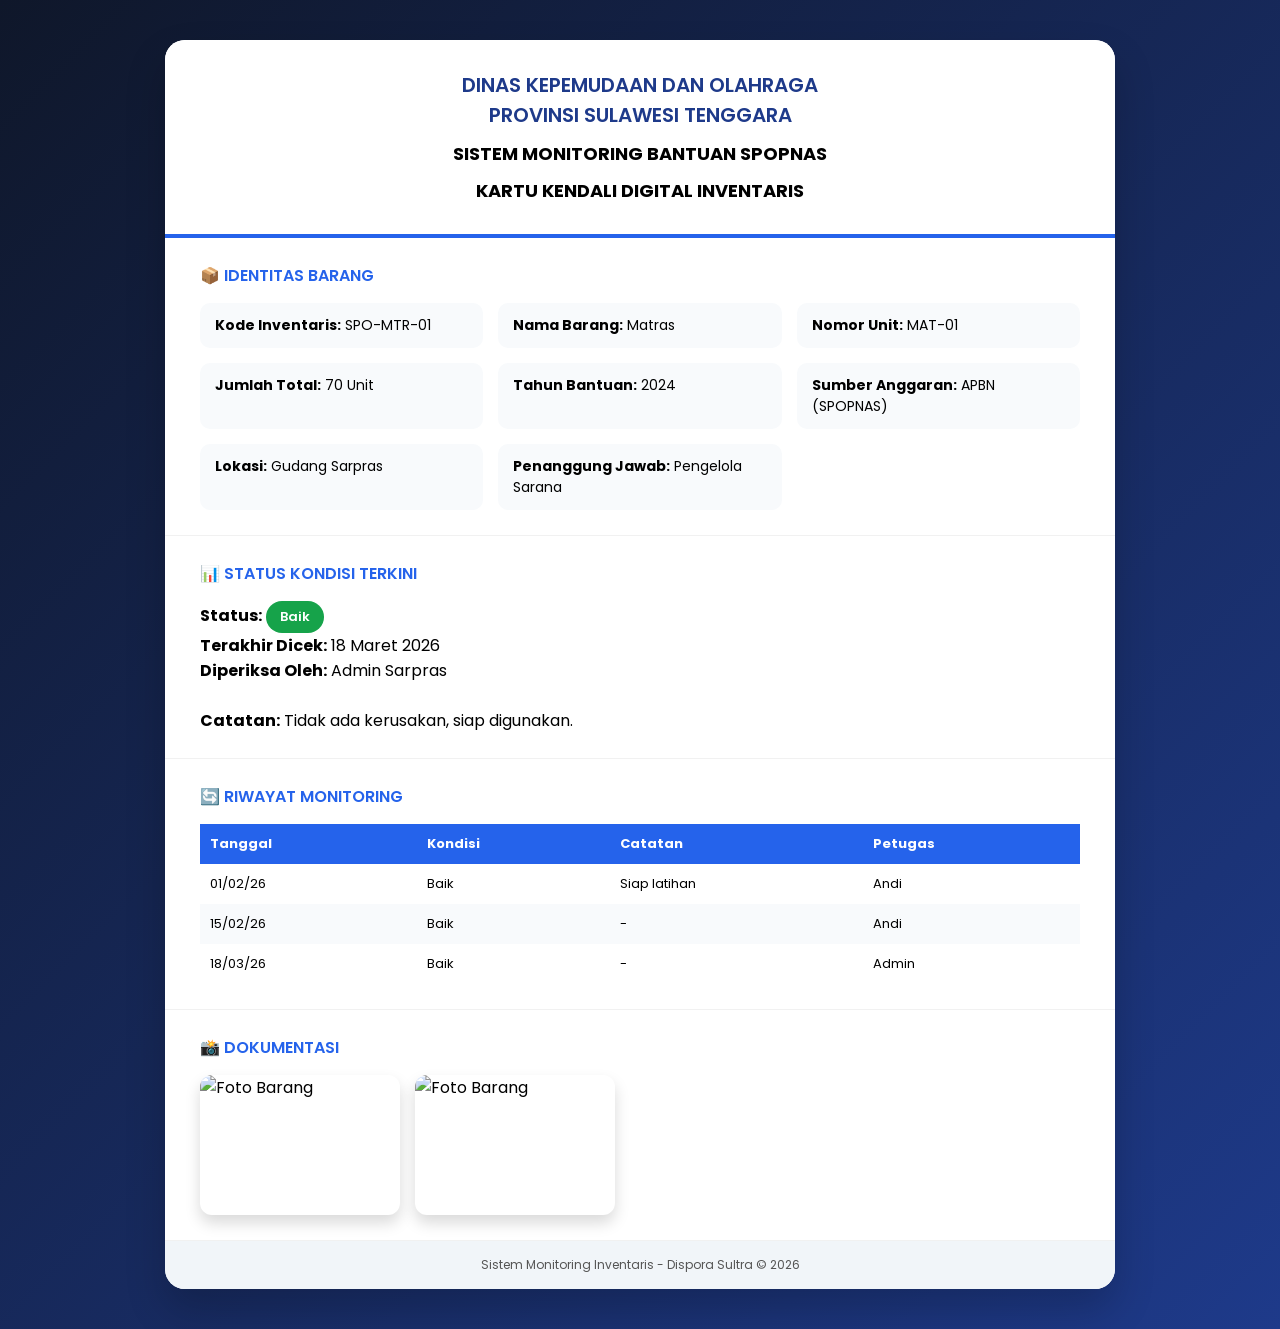
==== index.html @ 4108c40c "Initial commit - first commit prototype kartu digital SPOPNAS" ====
<!DOCTYPE html>
<html lang="id">
<head>
<meta charset="UTF-8">
<meta name="viewport" content="width=device-width, initial-scale=1.0">
<title>Kartu Kendali Digital - SPOPNAS</title>
<link href="https://fonts.googleapis.com/css2?family=Poppins:wght@300;400;500;600;700&display=swap" rel="stylesheet">

<style>
* {
    margin: 0;
    padding: 0;
    box-sizing: border-box;
    font-family: 'Poppins', sans-serif;
}

body {
    background: linear-gradient(135deg, #0f172a, #1e3a8a);
    padding: 40px 20px;
    display: flex;
    justify-content: center;
}

.container {
    width: 100%;
    max-width: 950px;
    background: #ffffff;
    border-radius: 20px;
    box-shadow: 0 20px 40px rgba(0,0,0,0.2);
    overflow: hidden;
    animation: fadeIn 0.8s ease-in-out;
}

header {
    text-align: center;
    padding: 30px;
    background: #ffffff;
}

header h1 {
    font-size: 20px;
    font-weight: 600;
    color: #1e3a8a;
}

header h2 {
    font-size: 18px;
    margin-top: 10px;
    font-weight: 700;
}

.divider {
    height: 4px;
    background: #2563eb;
}

.section {
    padding: 25px 35px;
    border-bottom: 1px solid #f1f1f1;
}

.section h3 {
    margin-bottom: 15px;
    font-size: 16px;
    font-weight: 600;
    color: #2563eb;
}

.grid {
    display: grid;
    grid-template-columns: repeat(auto-fit, minmax(250px, 1fr));
    gap: 15px;
}

.item {
    background: #f8fafc;
    padding: 12px 15px;
    border-radius: 10px;
    font-size: 14px;
}

.status-badge {
    display: inline-block;
    padding: 6px 14px;
    border-radius: 20px;
    font-size: 13px;
    font-weight: 600;
    color: white;
}

.status-baik {
    background: #16a34a;
}

.status-rusak {
    background: #dc2626;
}

.status-perbaikan {
    background: #f59e0b;
}

.table {
    width: 100%;
    border-collapse: collapse;
    font-size: 13px;
}

.table th, .table td {
    padding: 10px;
    text-align: left;
}

.table th {
    background: #2563eb;
    color: white;
}

.table tr:nth-child(even) {
    background: #f8fafc;
}

.photos {
    display: flex;
    gap: 15px;
    flex-wrap: wrap;
}

.photos img {
    width: 200px;
    height: 140px;
    object-fit: cover;
    border-radius: 12px;
    box-shadow: 0 8px 15px rgba(0,0,0,0.15);
    transition: 0.3s;
}

.photos img:hover {
    transform: scale(1.05);
}

footer {
    text-align: center;
    padding: 15px;
    font-size: 12px;
    background: #f1f5f9;
    color: #555;
}

@keyframes fadeIn {
    from {opacity:0; transform: translateY(20px);}
    to {opacity:1; transform: translateY(0);}
}
</style>
</head>

<body>

<div class="container">
    <header>
        <h1>DINAS KEPEMUDAAN DAN OLAHRAGA</h1>
        <h1>PROVINSI SULAWESI TENGGARA</h1>
        <h2>SISTEM MONITORING BANTUAN SPOPNAS</h2>
        <h2>KARTU KENDALI DIGITAL INVENTARIS</h2>
    </header>
    <div class="divider"></div>

    <!-- BAGIAN 1 -->
    <div class="section">
        <h3>📦 IDENTITAS BARANG</h3>
        <div class="grid">
            <div class="item"><strong>Kode Inventaris:</strong> SPO-MTR-01</div>
            <div class="item"><strong>Nama Barang:</strong> Matras</div>
            <div class="item"><strong>Nomor Unit:</strong> MAT-01</div>
            <div class="item"><strong>Jumlah Total:</strong> 70 Unit</div>
            <div class="item"><strong>Tahun Bantuan:</strong> 2024</div>
            <div class="item"><strong>Sumber Anggaran:</strong> APBN (SPOPNAS)</div>
            <div class="item"><strong>Lokasi:</strong> Gudang Sarpras</div>
            <div class="item"><strong>Penanggung Jawab:</strong> Pengelola Sarana</div>
        </div>
    </div>

    <!-- BAGIAN 2 -->
    <div class="section">
        <h3>📊 STATUS KONDISI TERKINI</h3>
        <p>
            <strong>Status:</strong>
            <span id="statusBadge" class="status-badge">Baik</span>
        </p>
        <p><strong>Terakhir Dicek:</strong> 18 Maret 2026</p>
        <p><strong>Diperiksa Oleh:</strong> Admin Sarpras</p>
        <br>
        <p><strong>Catatan:</strong> Tidak ada kerusakan, siap digunakan.</p>
    </div>

    <!-- BAGIAN 3 -->
    <div class="section">
        <h3>🔄 RIWAYAT MONITORING</h3>
        <table class="table">
            <thead>
                <tr>
                    <th>Tanggal</th>
                    <th>Kondisi</th>
                    <th>Catatan</th>
                    <th>Petugas</th>
                </tr>
            </thead>
            <tbody>
                <tr>
                    <td>01/02/26</td>
                    <td>Baik</td>
                    <td>Siap latihan</td>
                    <td>Andi</td>
                </tr>
                <tr>
                    <td>15/02/26</td>
                    <td>Baik</td>
                    <td>-</td>
                    <td>Andi</td>
                </tr>
                <tr>
                    <td>18/03/26</td>
                    <td>Baik</td>
                    <td>-</td>
                    <td>Admin</td>
                </tr>
            </tbody>
        </table>
    </div>

    <!-- BAGIAN 4 -->
    <div class="section">
        <h3>📸 DOKUMENTASI</h3>
        <div class="photos">
            <img src="https://images.unsplash.com/photo-1599058917212-d750089bc07e" alt="Foto Barang">
            <img src="https://images.unsplash.com/photo-1583454110551-21f2fa2afe61" alt="Foto Barang">
        </div>
    </div>

    <footer>
        Sistem Monitoring Inventaris - Dispora Sultra © 2026
    </footer>
</div>

<script>
// STATUS DINAMIS
const status = "Baik"; // Ganti jadi: Rusak / Perbaikan jika ingin tes

const badge = document.getElementById("statusBadge");
badge.textContent = status;

if(status === "Baik"){
    badge.classList.add("status-baik");
}
else if(status === "Rusak"){
    badge.classList.add("status-rusak");
}
else {
    badge.classList.add("status-perbaikan");
}
</script>

</body>
</html>
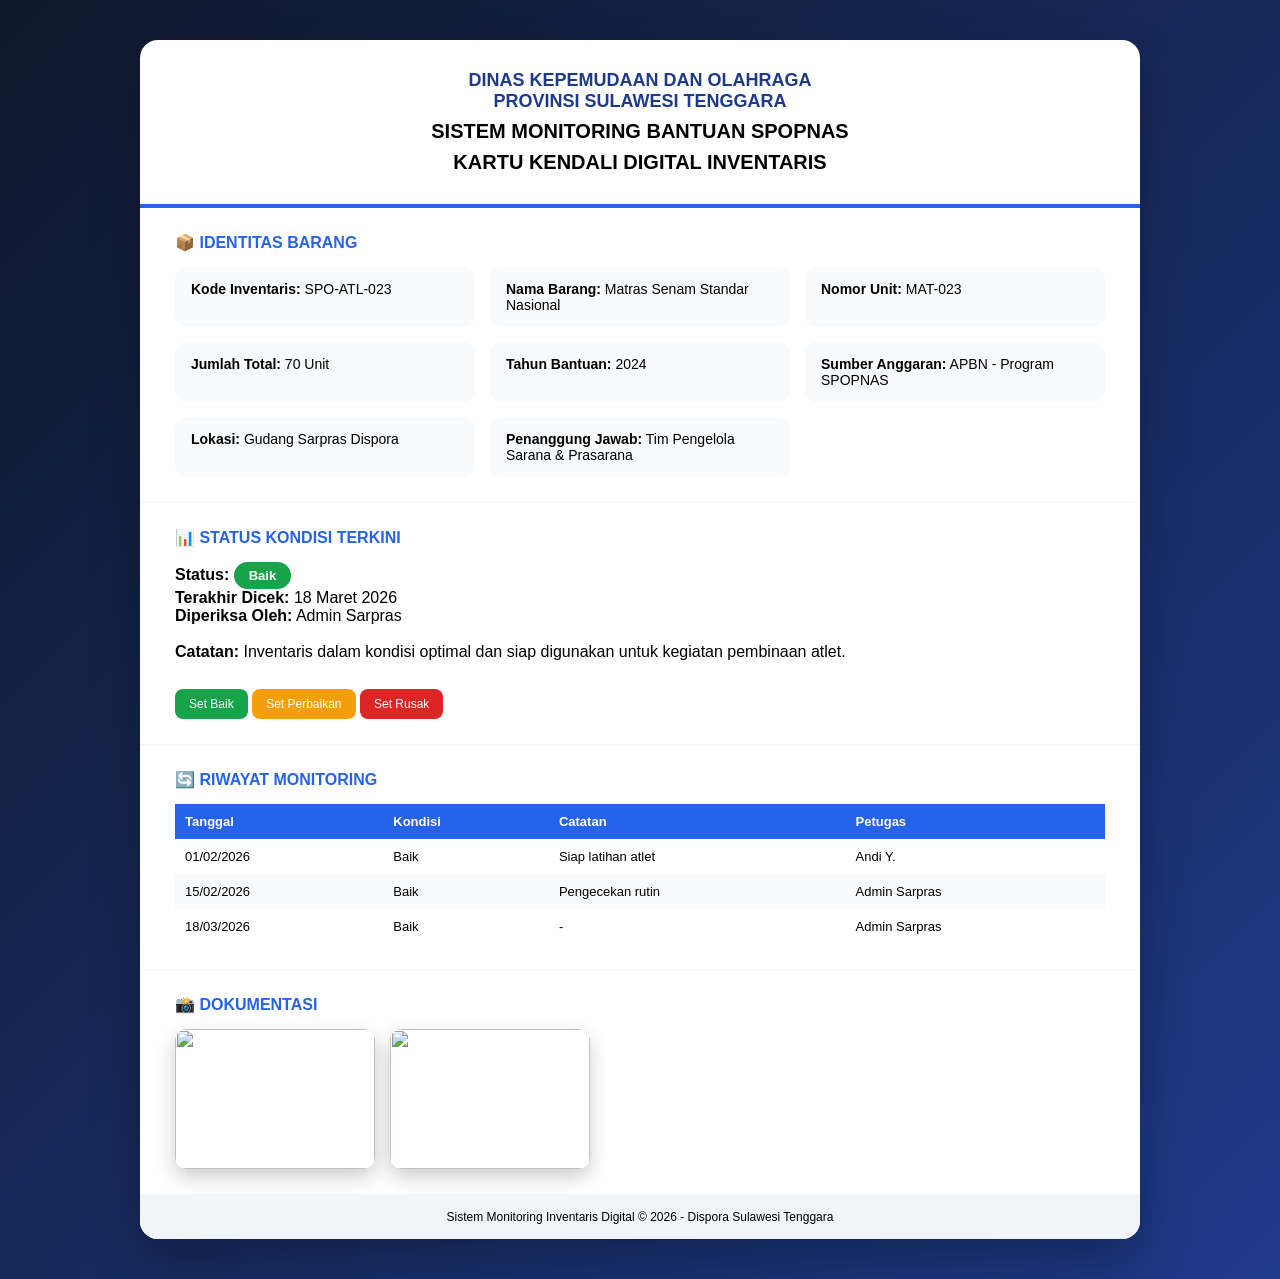
==== commit c6abf771: "update index" ====
--- a/index.html
+++ b/index.html
@@ -3,153 +3,157 @@
 <head>
 <meta charset="UTF-8">
 <meta name="viewport" content="width=device-width, initial-scale=1.0">
-<title>Kartu Kendali Digital - SPOPNAS</title>
-<link href="https://fonts.googleapis.com/css2?family=Poppins:wght@300;400;500;600;700&display=swap" rel="stylesheet">
+<title>Sistem Monitoring SPOPNAS</title>
+
+<link href="https://fonts.googleapis.com/css2?family=Inter:wght@400;500;600;700&display=swap" rel="stylesheet">
 
 <style>
-* {
-    margin: 0;
-    padding: 0;
-    box-sizing: border-box;
-    font-family: 'Poppins', sans-serif;
-}
-
-body {
-    background: linear-gradient(135deg, #0f172a, #1e3a8a);
-    padding: 40px 20px;
-    display: flex;
-    justify-content: center;
-}
-
-.container {
-    width: 100%;
-    max-width: 950px;
-    background: #ffffff;
-    border-radius: 20px;
-    box-shadow: 0 20px 40px rgba(0,0,0,0.2);
-    overflow: hidden;
-    animation: fadeIn 0.8s ease-in-out;
-}
-
-header {
-    text-align: center;
-    padding: 30px;
-    background: #ffffff;
-}
-
-header h1 {
-    font-size: 20px;
-    font-weight: 600;
-    color: #1e3a8a;
-}
-
-header h2 {
-    font-size: 18px;
-    margin-top: 10px;
-    font-weight: 700;
-}
-
-.divider {
-    height: 4px;
-    background: #2563eb;
-}
-
-.section {
-    padding: 25px 35px;
-    border-bottom: 1px solid #f1f1f1;
-}
-
-.section h3 {
-    margin-bottom: 15px;
-    font-size: 16px;
-    font-weight: 600;
-    color: #2563eb;
-}
-
-.grid {
-    display: grid;
-    grid-template-columns: repeat(auto-fit, minmax(250px, 1fr));
-    gap: 15px;
-}
-
-.item {
-    background: #f8fafc;
-    padding: 12px 15px;
-    border-radius: 10px;
-    font-size: 14px;
-}
-
-.status-badge {
-    display: inline-block;
-    padding: 6px 14px;
-    border-radius: 20px;
-    font-size: 13px;
-    font-weight: 600;
-    color: white;
-}
-
-.status-baik {
-    background: #16a34a;
-}
-
-.status-rusak {
-    background: #dc2626;
-}
-
-.status-perbaikan {
-    background: #f59e0b;
-}
-
-.table {
-    width: 100%;
-    border-collapse: collapse;
-    font-size: 13px;
-}
-
-.table th, .table td {
-    padding: 10px;
-    text-align: left;
-}
-
-.table th {
-    background: #2563eb;
-    color: white;
-}
-
-.table tr:nth-child(even) {
-    background: #f8fafc;
-}
-
-.photos {
-    display: flex;
-    gap: 15px;
-    flex-wrap: wrap;
-}
-
-.photos img {
-    width: 200px;
-    height: 140px;
-    object-fit: cover;
-    border-radius: 12px;
-    box-shadow: 0 8px 15px rgba(0,0,0,0.15);
-    transition: 0.3s;
-}
-
-.photos img:hover {
-    transform: scale(1.05);
-}
-
-footer {
-    text-align: center;
-    padding: 15px;
-    font-size: 12px;
-    background: #f1f5f9;
-    color: #555;
-}
-
-@keyframes fadeIn {
-    from {opacity:0; transform: translateY(20px);}
-    to {opacity:1; transform: translateY(0);}
+*{
+    margin:0;
+    padding:0;
+    box-sizing:border-box;
+    font-family:'Inter',sans-serif;
+}
+
+body{
+    background:linear-gradient(135deg,#0f172a,#1e3a8a);
+    padding:40px 15px;
+    display:flex;
+    justify-content:center;
+}
+
+.container{
+    width:100%;
+    max-width:1000px;
+    background:white;
+    border-radius:18px;
+    box-shadow:0 25px 50px rgba(0,0,0,0.25);
+    overflow:hidden;
+    animation:fadeIn .7s ease;
+}
+
+header{
+    padding:30px;
+    text-align:center;
+}
+
+header h1{
+    font-size:18px;
+    font-weight:600;
+    color:#1e3a8a;
+}
+
+header h2{
+    font-size:20px;
+    margin-top:8px;
+    font-weight:700;
+}
+
+.divider{
+    height:4px;
+    background:#2563eb;
+}
+
+.section{
+    padding:25px 35px;
+    border-bottom:1px solid #f1f5f9;
+}
+
+.section h3{
+    font-size:16px;
+    margin-bottom:15px;
+    color:#2563eb;
+}
+
+.grid{
+    display:grid;
+    grid-template-columns:repeat(auto-fit,minmax(250px,1fr));
+    gap:15px;
+}
+
+.card{
+    background:#f8fafc;
+    padding:14px 16px;
+    border-radius:12px;
+    font-size:14px;
+}
+
+.badge{
+    display:inline-block;
+    padding:6px 15px;
+    border-radius:20px;
+    font-size:13px;
+    font-weight:600;
+    color:white;
+}
+
+.baik{background:#16a34a;}
+.rusak{background:#dc2626;}
+.perbaikan{background:#f59e0b;}
+
+button{
+    margin-top:10px;
+    padding:8px 14px;
+    border:none;
+    border-radius:8px;
+    cursor:pointer;
+    font-size:12px;
+    font-weight:500;
+}
+
+.btn-baik{background:#16a34a;color:white;}
+.btn-rusak{background:#dc2626;color:white;}
+.btn-perbaikan{background:#f59e0b;color:white;}
+
+table{
+    width:100%;
+    border-collapse:collapse;
+    font-size:13px;
+}
+
+th,td{
+    padding:10px;
+    text-align:left;
+}
+
+th{
+    background:#2563eb;
+    color:white;
+}
+
+tr:nth-child(even){
+    background:#f8fafc;
+}
+
+.photos{
+    display:flex;
+    gap:15px;
+    flex-wrap:wrap;
+}
+
+.photos img{
+    width:200px;
+    height:140px;
+    object-fit:cover;
+    border-radius:12px;
+    box-shadow:0 8px 20px rgba(0,0,0,0.2);
+    transition:.3s;
+}
+
+.photos img:hover{
+    transform:scale(1.05);
+}
+
+footer{
+    text-align:center;
+    padding:15px;
+    font-size:12px;
+    background:#f1f5f9;
+}
+
+@keyframes fadeIn{
+    from{opacity:0;transform:translateY(15px);}
+    to{opacity:1;transform:translateY(0);}
 }
 </style>
 </head>
@@ -157,106 +161,134 @@
 <body>
 
 <div class="container">
-    <header>
+
+<header>
+    <div><link rel="stylesheet" href="https://www.kemenpora.go.id/assets/img/logo-tagline.png"></div>
+    <div>
         <h1>DINAS KEPEMUDAAN DAN OLAHRAGA</h1>
-        <h1>PROVINSI SULAWESI TENGGARA</h1>
-        <h2>SISTEM MONITORING BANTUAN SPOPNAS</h2>
-        <h2>KARTU KENDALI DIGITAL INVENTARIS</h2>
-    </header>
-    <div class="divider"></div>
-
-    <!-- BAGIAN 1 -->
-    <div class="section">
-        <h3>📦 IDENTITAS BARANG</h3>
-        <div class="grid">
-            <div class="item"><strong>Kode Inventaris:</strong> SPO-MTR-01</div>
-            <div class="item"><strong>Nama Barang:</strong> Matras</div>
-            <div class="item"><strong>Nomor Unit:</strong> MAT-01</div>
-            <div class="item"><strong>Jumlah Total:</strong> 70 Unit</div>
-            <div class="item"><strong>Tahun Bantuan:</strong> 2024</div>
-            <div class="item"><strong>Sumber Anggaran:</strong> APBN (SPOPNAS)</div>
-            <div class="item"><strong>Lokasi:</strong> Gudang Sarpras</div>
-            <div class="item"><strong>Penanggung Jawab:</strong> Pengelola Sarana</div>
-        </div>
+    <h1>PROVINSI SULAWESI TENGGARA</h1>
+    <h2>SISTEM MONITORING BANTUAN SPOPNAS</h2>
+    <h2>KARTU KENDALI DIGITAL INVENTARIS</h2>
     </div>
-
-    <!-- BAGIAN 2 -->
-    <div class="section">
-        <h3>📊 STATUS KONDISI TERKINI</h3>
-        <p>
-            <strong>Status:</strong>
-            <span id="statusBadge" class="status-badge">Baik</span>
-        </p>
-        <p><strong>Terakhir Dicek:</strong> 18 Maret 2026</p>
-        <p><strong>Diperiksa Oleh:</strong> Admin Sarpras</p>
-        <br>
-        <p><strong>Catatan:</strong> Tidak ada kerusakan, siap digunakan.</p>
-    </div>
-
-    <!-- BAGIAN 3 -->
-    <div class="section">
-        <h3>🔄 RIWAYAT MONITORING</h3>
-        <table class="table">
-            <thead>
-                <tr>
-                    <th>Tanggal</th>
-                    <th>Kondisi</th>
-                    <th>Catatan</th>
-                    <th>Petugas</th>
-                </tr>
-            </thead>
-            <tbody>
-                <tr>
-                    <td>01/02/26</td>
-                    <td>Baik</td>
-                    <td>Siap latihan</td>
-                    <td>Andi</td>
-                </tr>
-                <tr>
-                    <td>15/02/26</td>
-                    <td>Baik</td>
-                    <td>-</td>
-                    <td>Andi</td>
-                </tr>
-                <tr>
-                    <td>18/03/26</td>
-                    <td>Baik</td>
-                    <td>-</td>
-                    <td>Admin</td>
-                </tr>
-            </tbody>
-        </table>
-    </div>
-
-    <!-- BAGIAN 4 -->
-    <div class="section">
-        <h3>📸 DOKUMENTASI</h3>
-        <div class="photos">
-            <img src="https://images.unsplash.com/photo-1599058917212-d750089bc07e" alt="Foto Barang">
-            <img src="https://images.unsplash.com/photo-1583454110551-21f2fa2afe61" alt="Foto Barang">
-        </div>
-    </div>
-
-    <footer>
-        Sistem Monitoring Inventaris - Dispora Sultra © 2026
-    </footer>
+    
+</header>
+
+<div class="divider"></div>
+
+<!-- IDENTITAS -->
+<div class="section">
+<h3>📦 IDENTITAS BARANG</h3>
+<div class="grid">
+<div class="card"><b>Kode Inventaris:</b> SPO-ATL-023</div>
+<div class="card"><b>Nama Barang:</b> Matras Senam Standar Nasional</div>
+<div class="card"><b>Nomor Unit:</b> MAT-023</div>
+<div class="card"><b>Jumlah Total:</b> 70 Unit</div>
+<div class="card"><b>Tahun Bantuan:</b> 2024</div>
+<div class="card"><b>Sumber Anggaran:</b> APBN - Program SPOPNAS</div>
+<div class="card"><b>Lokasi:</b> Gudang Sarpras Dispora</div>
+<div class="card"><b>Penanggung Jawab:</b> Tim Pengelola Sarana & Prasarana</div>
+</div>
+</div>
+
+<!-- STATUS -->
+<div class="section">
+<h3>📊 STATUS KONDISI TERKINI</h3>
+<p><b>Status:</b> <span id="status" class="badge baik">Baik</span></p>
+<p><b>Terakhir Dicek:</b> <span id="tanggal">18 Maret 2026</span></p>
+<p><b>Diperiksa Oleh:</b> Admin Sarpras</p>
+<br>
+<p><b>Catatan:</b> Inventaris dalam kondisi optimal dan siap digunakan untuk kegiatan pembinaan atlet.</p>
+
+<br>
+<button class="btn-baik" onclick="ubahStatus('Baik')">Set Baik</button>
+<button class="btn-perbaikan" onclick="ubahStatus('Perbaikan')">Set Perbaikan</button>
+<button class="btn-rusak" onclick="ubahStatus('Rusak')">Set Rusak</button>
+
+</div>
+
+<!-- RIWAYAT -->
+<div class="section">
+<h3>🔄 RIWAYAT MONITORING</h3>
+<table>
+<thead>
+<tr>
+<th>Tanggal</th>
+<th>Kondisi</th>
+<th>Catatan</th>
+<th>Petugas</th>
+</tr>
+</thead>
+<tbody id="riwayat">
+<tr>
+<td>01/02/2026</td>
+<td>Baik</td>
+<td>Siap latihan atlet</td>
+<td>Andi Y.</td>
+</tr>
+<tr>
+<td>15/02/2026</td>
+<td>Baik</td>
+<td>Pengecekan rutin</td>
+<td>Admin Sarpras</td>
+</tr>
+<tr>
+<td>18/03/2026</td>
+<td>Baik</td>
+<td>-</td>
+<td>Admin Sarpras</td>
+</tr>
+</tbody>
+</table>
+</div>
+
+<!-- FOTO -->
+<div class="section">
+<h3>📸 DOKUMENTASI</h3>
+<div class="photos">
+<img src="https://images.unsplash.com/photo-1599058917212-d750089bc07e">
+<img src="https://images.unsplash.com/photo-1583454110551-21f2fa2afe61">
+</div>
+</div>
+
+<footer>
+Sistem Monitoring Inventaris Digital © 2026 - Dispora Sulawesi Tenggara
+</footer>
+
 </div>
 
 <script>
-// STATUS DINAMIS
-const status = "Baik"; // Ganti jadi: Rusak / Perbaikan jika ingin tes
-
-const badge = document.getElementById("statusBadge");
-badge.textContent = status;
-
-if(status === "Baik"){
-    badge.classList.add("status-baik");
-}
-else if(status === "Rusak"){
-    badge.classList.add("status-rusak");
-}
-else {
-    badge.classList.add("status-perbaikan");
+function ubahStatus(statusBaru){
+
+let badge=document.getElementById("status");
+let tanggal=document.getElementById("tanggal");
+let riwayat=document.getElementById("riwayat");
+
+badge.className="badge";
+
+if(statusBaru==="Baik"){
+badge.classList.add("baik");
+}
+else if(statusBaru==="Rusak"){
+badge.classList.add("rusak");
+}
+else{
+badge.classList.add("perbaikan");
+}
+
+badge.innerText=statusBaru;
+
+let today=new Date().toLocaleDateString("id-ID");
+tanggal.innerText=today;
+
+let row=document.createElement("tr");
+row.innerHTML=`
+<td>${today}</td>
+<td>${statusBaru}</td>
+<td>Update status oleh sistem</td>
+<td>Admin</td>
+`;
+
+riwayat.appendChild(row);
 }
 </script>
 
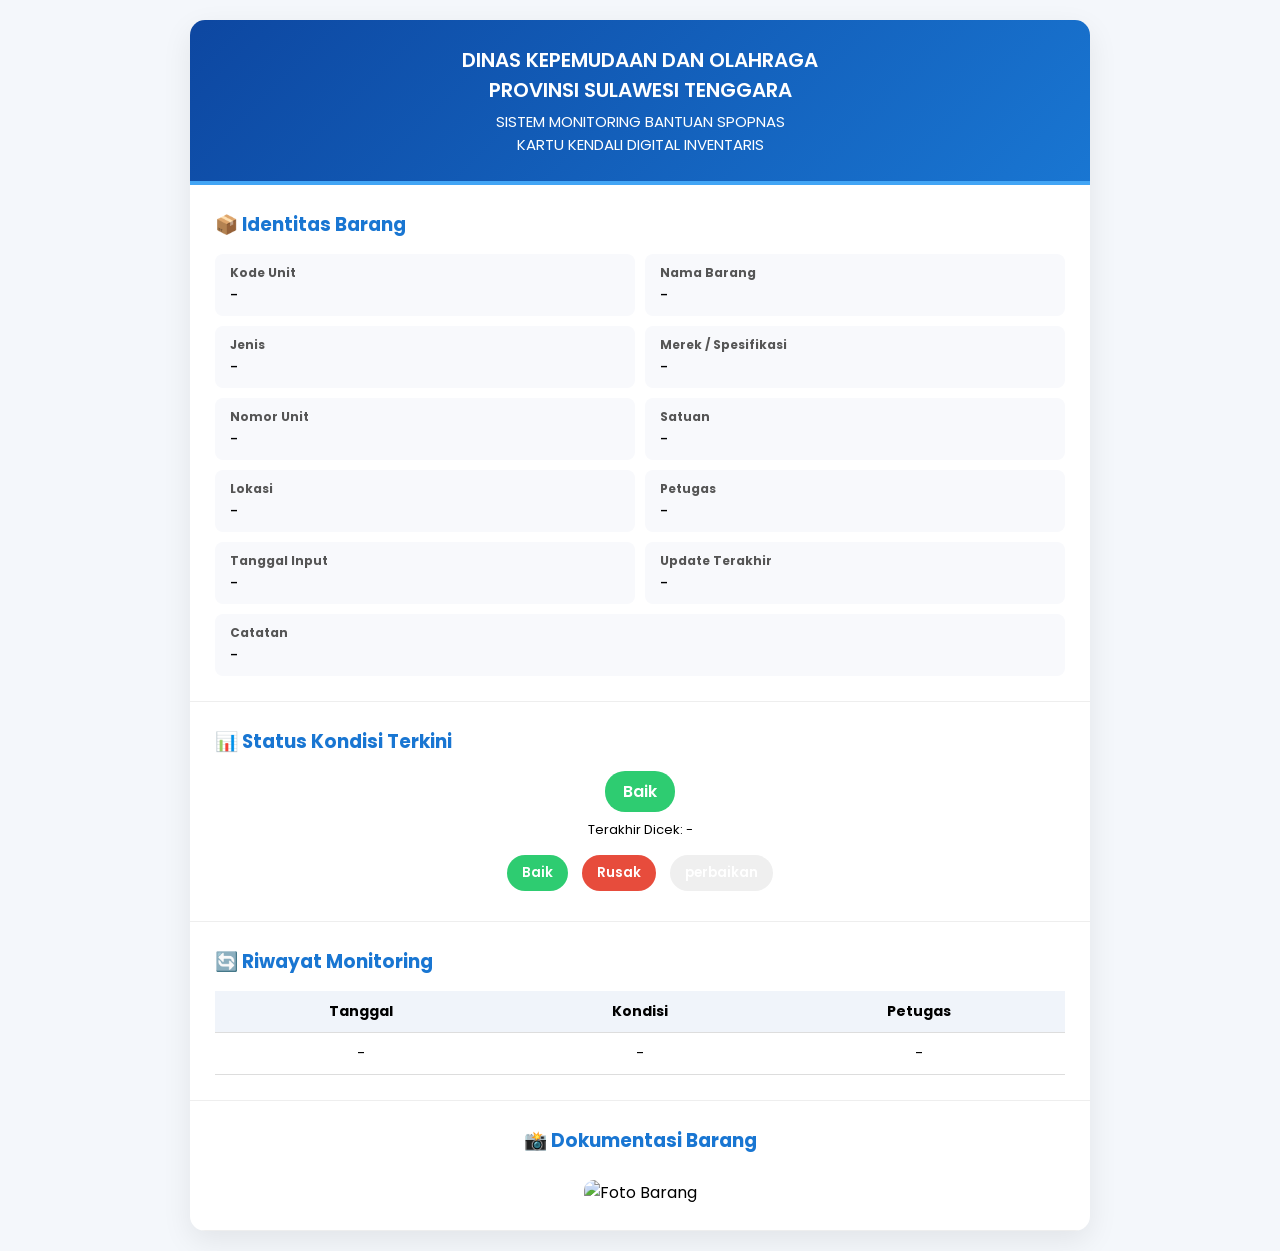
==== commit de529d74: "update spreadsheet api" ====
--- a/index.html
+++ b/index.html
@@ -1,296 +1,190 @@
 <!DOCTYPE html>
 <html lang="id">
 <head>
+
 <meta charset="UTF-8">
 <meta name="viewport" content="width=device-width, initial-scale=1.0">
-<title>Sistem Monitoring SPOPNAS</title>
 
-<link href="https://fonts.googleapis.com/css2?family=Inter:wght@400;500;600;700&display=swap" rel="stylesheet">
+<title>Kartu Kendali Digital SPOPNAS</title>
 
-<style>
-*{
-    margin:0;
-    padding:0;
-    box-sizing:border-box;
-    font-family:'Inter',sans-serif;
-}
+<link href="https://fonts.googleapis.com/css2?family=Poppins:wght@300;400;600;700&display=swap" rel="stylesheet">
+<link rel="stylesheet" href="style.css">
 
-body{
-    background:linear-gradient(135deg,#0f172a,#1e3a8a);
-    padding:40px 15px;
-    display:flex;
-    justify-content:center;
-}
-
-.container{
-    width:100%;
-    max-width:1000px;
-    background:white;
-    border-radius:18px;
-    box-shadow:0 25px 50px rgba(0,0,0,0.25);
-    overflow:hidden;
-    animation:fadeIn .7s ease;
-}
-
-header{
-    padding:30px;
-    text-align:center;
-}
-
-header h1{
-    font-size:18px;
-    font-weight:600;
-    color:#1e3a8a;
-}
-
-header h2{
-    font-size:20px;
-    margin-top:8px;
-    font-weight:700;
-}
-
-.divider{
-    height:4px;
-    background:#2563eb;
-}
-
-.section{
-    padding:25px 35px;
-    border-bottom:1px solid #f1f5f9;
-}
-
-.section h3{
-    font-size:16px;
-    margin-bottom:15px;
-    color:#2563eb;
-}
-
-.grid{
-    display:grid;
-    grid-template-columns:repeat(auto-fit,minmax(250px,1fr));
-    gap:15px;
-}
-
-.card{
-    background:#f8fafc;
-    padding:14px 16px;
-    border-radius:12px;
-    font-size:14px;
-}
-
-.badge{
-    display:inline-block;
-    padding:6px 15px;
-    border-radius:20px;
-    font-size:13px;
-    font-weight:600;
-    color:white;
-}
-
-.baik{background:#16a34a;}
-.rusak{background:#dc2626;}
-.perbaikan{background:#f59e0b;}
-
-button{
-    margin-top:10px;
-    padding:8px 14px;
-    border:none;
-    border-radius:8px;
-    cursor:pointer;
-    font-size:12px;
-    font-weight:500;
-}
-
-.btn-baik{background:#16a34a;color:white;}
-.btn-rusak{background:#dc2626;color:white;}
-.btn-perbaikan{background:#f59e0b;color:white;}
-
-table{
-    width:100%;
-    border-collapse:collapse;
-    font-size:13px;
-}
-
-th,td{
-    padding:10px;
-    text-align:left;
-}
-
-th{
-    background:#2563eb;
-    color:white;
-}
-
-tr:nth-child(even){
-    background:#f8fafc;
-}
-
-.photos{
-    display:flex;
-    gap:15px;
-    flex-wrap:wrap;
-}
-
-.photos img{
-    width:200px;
-    height:140px;
-    object-fit:cover;
-    border-radius:12px;
-    box-shadow:0 8px 20px rgba(0,0,0,0.2);
-    transition:.3s;
-}
-
-.photos img:hover{
-    transform:scale(1.05);
-}
-
-footer{
-    text-align:center;
-    padding:15px;
-    font-size:12px;
-    background:#f1f5f9;
-}
-
-@keyframes fadeIn{
-    from{opacity:0;transform:translateY(15px);}
-    to{opacity:1;transform:translateY(0);}
-}
-</style>
 </head>
 
 <body>
 
 <div class="container">
 
-<header>
-    <div><link rel="stylesheet" href="https://www.kemenpora.go.id/assets/img/logo-tagline.png"></div>
-    <div>
-        <h1>DINAS KEPEMUDAAN DAN OLAHRAGA</h1>
-    <h1>PROVINSI SULAWESI TENGGARA</h1>
-    <h2>SISTEM MONITORING BANTUAN SPOPNAS</h2>
-    <h2>KARTU KENDALI DIGITAL INVENTARIS</h2>
-    </div>
-    
+<!-- HEADER -->
+<header class="header">
+
+<h1>
+DINAS KEPEMUDAAN DAN OLAHRAGA<br>
+PROVINSI SULAWESI TENGGARA
+</h1>
+
+<h2>
+SISTEM MONITORING BANTUAN SPOPNAS<br>
+KARTU KENDALI DIGITAL INVENTARIS
+</h2>
+
 </header>
 
-<div class="divider"></div>
+<div class="blue-line"></div>
 
-<!-- IDENTITAS -->
-<div class="section">
-<h3>📦 IDENTITAS BARANG</h3>
-<div class="grid">
-<div class="card"><b>Kode Inventaris:</b> SPO-ATL-023</div>
-<div class="card"><b>Nama Barang:</b> Matras Senam Standar Nasional</div>
-<div class="card"><b>Nomor Unit:</b> MAT-023</div>
-<div class="card"><b>Jumlah Total:</b> 70 Unit</div>
-<div class="card"><b>Tahun Bantuan:</b> 2024</div>
-<div class="card"><b>Sumber Anggaran:</b> APBN - Program SPOPNAS</div>
-<div class="card"><b>Lokasi:</b> Gudang Sarpras Dispora</div>
-<div class="card"><b>Penanggung Jawab:</b> Tim Pengelola Sarana & Prasarana</div>
-</div>
+
+<!-- IDENTITAS BARANG -->
+<section class="section">
+
+<h3>📦 Identitas Barang</h3>
+
+<div class="info-grid">
+
+<div class="info-item">
+<strong>Kode Unit</strong>
+<span id="kodeUnit">-</span>
 </div>
 
-<!-- STATUS -->
-<div class="section">
-<h3>📊 STATUS KONDISI TERKINI</h3>
-<p><b>Status:</b> <span id="status" class="badge baik">Baik</span></p>
-<p><b>Terakhir Dicek:</b> <span id="tanggal">18 Maret 2026</span></p>
-<p><b>Diperiksa Oleh:</b> Admin Sarpras</p>
-<br>
-<p><b>Catatan:</b> Inventaris dalam kondisi optimal dan siap digunakan untuk kegiatan pembinaan atlet.</p>
+<div class="info-item">
+<strong>Nama Barang</strong>
+<span id="namaBarang">-</span>
+</div>
 
-<br>
-<button class="btn-baik" onclick="ubahStatus('Baik')">Set Baik</button>
-<button class="btn-perbaikan" onclick="ubahStatus('Perbaikan')">Set Perbaikan</button>
-<button class="btn-rusak" onclick="ubahStatus('Rusak')">Set Rusak</button>
+<div class="info-item">
+<strong>Jenis</strong>
+<span id="jenisBarang">-</span>
+</div>
+
+<div class="info-item">
+<strong>Merek / Spesifikasi</strong>
+<span id="merekBarang">-</span>
+</div>
+
+<div class="info-item">
+<strong>Nomor Unit</strong>
+<span id="nomorUnit">-</span>
+</div>
+
+<div class="info-item">
+<strong>Satuan</strong>
+<span id="satuan">-</span>
+</div>
+
+<div class="info-item">
+<strong>Lokasi</strong>
+<span id="lokasi">-</span>
+</div>
+
+<div class="info-item">
+<strong>Petugas</strong>
+<span id="petugas">-</span>
+</div>
+
+<div class="info-item">
+<strong>Tanggal Input</strong>
+<span id="tanggalInput">-</span>
+</div>
+
+<div class="info-item">
+<strong>Update Terakhir</strong>
+<span id="updateTerakhir">-</span>
+</div>
+
+<div class="info-item full">
+<strong>Catatan</strong>
+<span id="catatan">-</span>
+</div>
 
 </div>
 
+</section>
+
+
+<!-- STATUS KONDISI -->
+<section class="section">
+
+<h3>📊 Status Kondisi Terkini</h3>
+
+<div class="status-box">
+
+<span id="statusBadge" class="status-badge baik">
+Baik
+</span>
+
+<p class="status-date">
+Terakhir Dicek:
+<span id="tanggalCek">-</span>
+</p>
+
+</div>
+
+<div class="status-buttons">
+
+<button class="btn-baik" id="btnBaik" onclick="ubahStatus('Baik')">
+Baik
+</button>
+
+<button class="btn-rusak" id="btnRusak" onclick="ubahStatus('Rusak')">
+Rusak
+</button>
+
+<button class="btn-perbaikan" id="btnperbaikan" onclick="ubahStatus('perbaikan')">
+perbaikan
+</button>
+
+</div>
+
+</section>
+
+
 <!-- RIWAYAT -->
-<div class="section">
-<h3>🔄 RIWAYAT MONITORING</h3>
-<table>
+<section class="section">
+
+<h3>🔄 Riwayat Monitoring</h3>
+
+<table class="table-riwayat">
+
 <thead>
+
 <tr>
 <th>Tanggal</th>
 <th>Kondisi</th>
-<th>Catatan</th>
 <th>Petugas</th>
 </tr>
+
 </thead>
-<tbody id="riwayat">
+
+<tbody id="riwayatTable">
+
 <tr>
-<td>01/02/2026</td>
-<td>Baik</td>
-<td>Siap latihan atlet</td>
-<td>Andi Y.</td>
+<td>-</td>
+<td>-</td>
+<td>-</td>
 </tr>
-<tr>
-<td>15/02/2026</td>
-<td>Baik</td>
-<td>Pengecekan rutin</td>
-<td>Admin Sarpras</td>
-</tr>
-<tr>
-<td>18/03/2026</td>
-<td>Baik</td>
-<td>-</td>
-<td>Admin Sarpras</td>
-</tr>
+
 </tbody>
+
 </table>
-</div>
 
-<!-- FOTO -->
-<div class="section">
-<h3>📸 DOKUMENTASI</h3>
-<div class="photos">
-<img src="https://images.unsplash.com/photo-1599058917212-d750089bc07e">
-<img src="https://images.unsplash.com/photo-1583454110551-21f2fa2afe61">
-</div>
-</div>
+</section>
 
-<footer>
-Sistem Monitoring Inventaris Digital © 2026 - Dispora Sulawesi Tenggara
-</footer>
+
+<!-- FOTO BARANG -->
+<section class="section foto">
+
+<h3>📸 Dokumentasi Barang</h3>
+
+<img id="fotoBarang"
+src="https://via.placeholder.com/300"
+alt="Foto Barang">
+
+</section>
+
 
 </div>
 
-<script>
-function ubahStatus(statusBaru){
-
-let badge=document.getElementById("status");
-let tanggal=document.getElementById("tanggal");
-let riwayat=document.getElementById("riwayat");
-
-badge.className="badge";
-
-if(statusBaru==="Baik"){
-badge.classList.add("baik");
-}
-else if(statusBaru==="Rusak"){
-badge.classList.add("rusak");
-}
-else{
-badge.classList.add("perbaikan");
-}
-
-badge.innerText=statusBaru;
-
-let today=new Date().toLocaleDateString("id-ID");
-tanggal.innerText=today;
-
-let row=document.createElement("tr");
-row.innerHTML=`
-<td>${today}</td>
-<td>${statusBaru}</td>
-<td>Update status oleh sistem</td>
-<td>Admin</td>
-`;
-
-riwayat.appendChild(row);
-}
-</script>
+<script src="script.js"></script>
 
 </body>
 </html>
--- a/style.css
+++ b/style.css
@@ -0,0 +1,189 @@
+*{
+margin:0;
+padding:0;
+box-sizing:border-box;
+font-family:'Poppins',sans-serif;
+}
+
+body{
+background:#f4f7fb;
+padding:20px;
+}
+
+.container{
+max-width:900px;
+margin:auto;
+background:white;
+border-radius:15px;
+box-shadow:0 10px 30px rgba(0,0,0,0.08);
+overflow:hidden;
+}
+
+.header{
+background:linear-gradient(135deg,#0d47a1,#1976d2);
+color:white;
+padding:25px;
+text-align:center;
+}
+
+.header h1{
+font-size:20px;
+font-weight:600;
+}
+
+.header h2{
+font-size:15px;
+font-weight:400;
+margin-top:5px;
+}
+
+.blue-line{
+height:4px;
+background:#42a5f5;
+}
+
+.section{
+padding:25px;
+border-bottom:1px solid #eee;
+}
+
+.section h3{
+margin-bottom:15px;
+color:#1976d2;
+}
+
+.info-grid{
+display:grid;
+grid-template-columns:1fr 1fr;
+gap:10px;
+}
+
+.info-item{
+background:#f8f9fc;
+padding:10px 15px;
+border-radius:8px;
+font-size:14px;
+display:flex;
+flex-direction:column;
+}
+
+.info-item strong{
+font-size:12px;
+color:#555;
+}
+
+.info-item span{
+font-weight:500;
+margin-top:3px;
+}
+
+.full{
+grid-column:span 2;
+}
+
+.status-box{
+text-align:center;
+margin-bottom:10px;
+}
+
+.status-badge{
+display:inline-block;
+padding:8px 18px;
+border-radius:20px;
+font-weight:600;
+color:white;
+}
+
+.baik{
+background:#2ecc71;
+}
+
+.rusak{
+background:#e74c3c;
+}
+
+.perawatan{
+background:#f39c12;
+}
+
+.status-date{
+margin-top:8px;
+font-size:13px;
+}
+
+.status-buttons{
+text-align:center;
+margin-top:10px;
+}
+
+.status-buttons button{
+padding:8px 15px;
+margin:5px;
+border:none;
+border-radius:20px;
+cursor:pointer;
+font-weight:600;
+color:white;
+transition:0.3s;
+}
+
+.btn-baik{
+background:#2ecc71;
+}
+
+.btn-rusak{
+background:#e74c3c;
+}
+
+.btn-perawatan{
+background:#f39c12;
+}
+
+button:disabled{
+opacity:0.5;
+cursor:not-allowed;
+}
+
+.table-riwayat{
+width:100%;
+border-collapse:collapse;
+font-size:14px;
+}
+
+.table-riwayat th,
+.table-riwayat td{
+padding:10px;
+text-align:center;
+border-bottom:1px solid #ddd;
+}
+
+.table-riwayat th{
+background:#f0f4fa;
+}
+
+.foto{
+text-align:center;
+}
+
+.foto img{
+width:100%;
+max-width:250px;
+border-radius:10px;
+margin-top:10px;
+}
+
+@media(max-width:600px){
+
+.info-grid{
+grid-template-columns:1fr;
+}
+
+.full{
+grid-column:span 1;
+}
+
+.header h1{
+font-size:16px;
+}
+
+}
